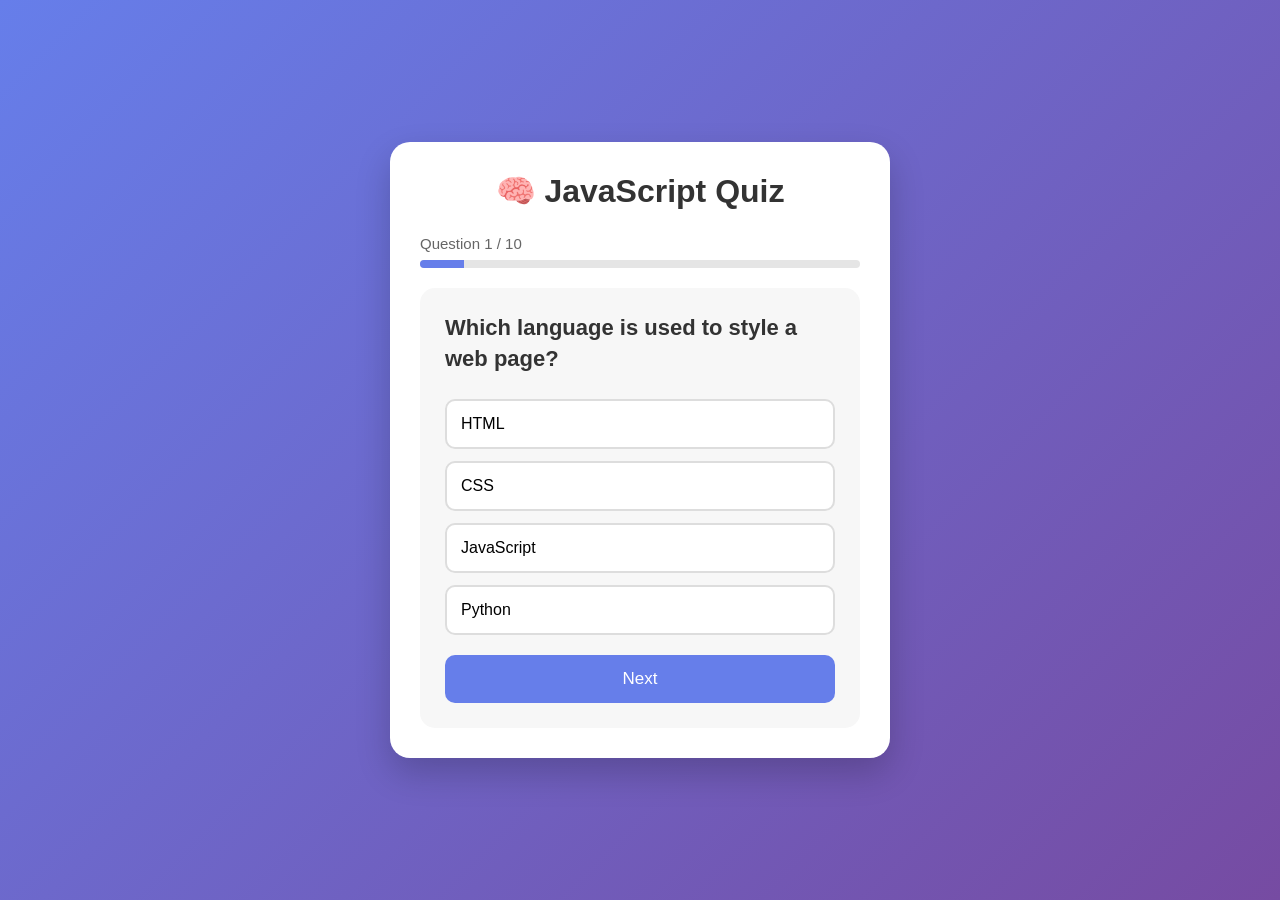
==== Quiz App/index.html @ d1c7c3c8 "Adding new project Quiz App ( html, css and basic javascript file)" ====
<!DOCTYPE html>
<html lang="en">
<head>
    <meta charset="UTF-8">
    <meta name="viewport" content="width=device-width, initial-scale=1.0">
    <title>JavaScript Quiz</title>
    <link rel="stylesheet" href="style.css">
</head>

<body>
    <div class="quiz-container">
        <h1>🧠 JavaScript Quiz</h1>

        <div class="quiz-header">
            <p id="questionNumber">Question 1 / 10</p>
            <div class="progress-bar">
                <div id="progress"></div>
            </div>
        </div>

        <div class="quiz-box">
            <h2 id="question">
                Which language is used to style a web page?
            </h2>
            <div id="options" class="options">
                <button class="option">HTML</button>
                <button class="option">CSS</button>
                <button class="option">JavaScript</button>
                <button class="option">Python</button>
            </div>
            <button id="nextBtn">Next</button>
        </div>

        <div id="result" class="result">
            <h2>🎉 Quiz Complete!</h2>
            <p>Your Score</p>
            <h3 id="score">0 / 10</h3>
            <button id="restartBtn">Restart Quiz</button>
        </div>

    </div>

    <script src="script.js"></script>

</body>
</html>
---- Quiz App/style.css ----
* {
    margin: 0;
    padding: 0;
    box-sizing: border-box;
}

body {
    font-family: Arial, sans-serif;
    min-height: 100vh;
    display: flex;
    justify-content: center;
    align-items: center;
    background: linear-gradient(135deg,#667eea,#764ba2);
}

.quiz-container {
    width: 500px;
    background: white;
    padding: 30px;
    border-radius: 20px;
    box-shadow: 0 15px 35px rgba(0, 0, 0, 0.2);
}

/* Heading */

.quiz-container h1 {
    text-align: center;
    color: #333;
    margin-bottom: 25px;
}

/* Quiz Header */

.quiz-header {
    margin-bottom: 20px;
}

#questionNumber {
    color: #666;
    margin-bottom: 8px;
    font-size: 15px;
}

.progress-bar {
    width: 100%;
    height: 8px;
    background: #e5e5e5;
    border-radius: 10px;
    overflow: hidden;
}

#progress {
    width: 10%;
    height: 100%;
    background: #667eea;
    transition: width 0.3s;
}

/* Question Box */

.quiz-box {
    background: #f7f7f7;
    padding: 25px;
    border-radius: 15px;
}

#question {
    color: #333;
    font-size: 22px;
    margin-bottom: 25px;
    line-height: 1.4;
}

/* Options */

.options {
    display: flex;
    flex-direction: column;
    gap: 12px;
}

.option {
    width: 100%;
    padding: 14px;
    border: 2px solid #ddd;
    border-radius: 10px;
    background: white;
    text-align: left;
    font-size: 16px;
    cursor: pointer;
    transition: 0.2s;
}

.option:hover {
    border-color: #667eea;
    background: #f0f2ff;
}

/* Selected option */

.option.selected {
    border-color: #667eea;
    background: #e9ecff;
}

/* Correct answer */

.option.correct {
    background: #d4edda;
    border-color: #28a745;
    color: #155724;
}

/* Wrong answer */

.option.wrong {
    background: #f8d7da;
    border-color: #dc3545;
    color: #721c24;
}

/* Next Button */

#nextBtn {
    width: 100%;
    margin-top: 20px;
    padding: 14px;
    border: none;
    border-radius: 10px;
    background: #667eea;
    color: white;
    font-size: 17px;
    cursor: pointer;
    transition: 0.2s;
}

#nextBtn:hover {
    background: #5568d9;
}

/* Result */

.result {
    display: none;
    text-align: center;
    padding: 30px 0 10px;
}

.result h2 {
    color: #333;
    margin-bottom: 15px;
}

.result p {
    color: #666;
    font-size: 18px;
}

#score {
    font-size: 40px;
    color: #667eea;
    margin: 15px 0 25px;
}

#restartBtn {
    padding: 12px 25px;
    border: none;
    border-radius: 10px;
    background: #28a745;
    color: white;
    font-size: 16px;
    cursor: pointer;
}

#restartBtn:hover {
    background: #218838;
}

/* Mobile */

/* @media (max-width: 550px) {

    .quiz-container {
        width: 90%;

        padding: 20px;
    }

    #question {
        font-size: 19px;
    }

    .quiz-box {
        padding: 18px;
    }
} */
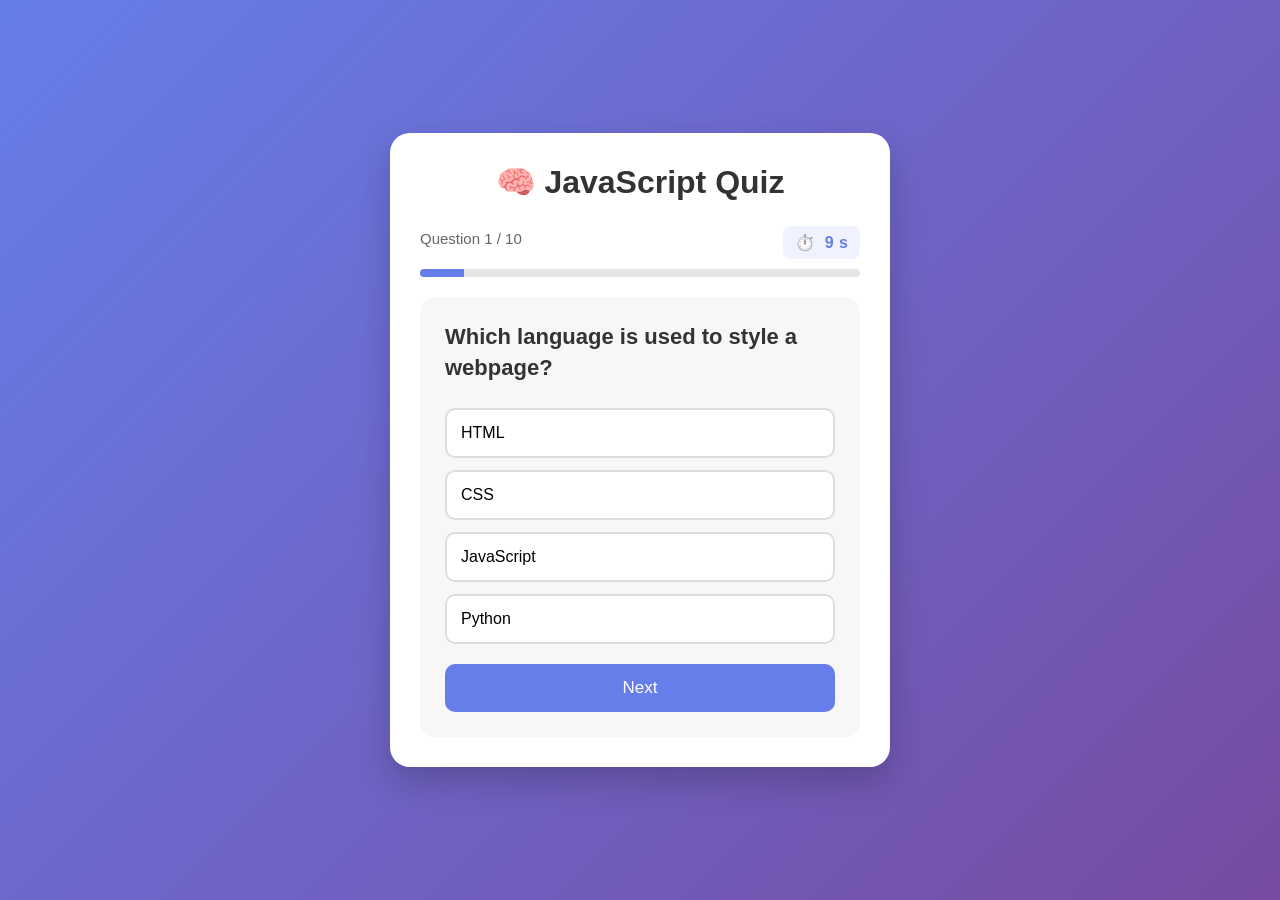
==== commit 9a44c5d2: "Adding timer to html,css and js. Adding 10 questions" ====
--- a/Quiz App/index.html
+++ b/Quiz App/index.html
@@ -1,5 +1,6 @@
 <!DOCTYPE html>
 <html lang="en">
+
 <head>
     <meta charset="UTF-8">
     <meta name="viewport" content="width=device-width, initial-scale=1.0">
@@ -12,7 +13,12 @@
         <h1>🧠 JavaScript Quiz</h1>
 
         <div class="quiz-header">
-            <p id="questionNumber">Question 1 / 10</p>
+            <div class="top-info">
+                <p id="questionNumber">Question 1 / 10</p>
+                <div class="timer">
+                    ⏱️ <span id="timer">10</span>s
+                </div>
+            </div>
             <div class="progress-bar">
                 <div id="progress"></div>
             </div>
@@ -43,4 +49,5 @@
     <script src="script.js"></script>
 
 </body>
+
 </html>
--- a/Quiz App/style.css
+++ b/Quiz App/style.css
@@ -29,6 +29,33 @@
     margin-bottom: 25px;
 }
 
+/* Question number + Timer */
+
+.top-info {
+    display: flex;
+    justify-content: space-between;
+    align-items: center;
+    margin-bottom: 10px;
+}
+
+
+/* Timer */
+
+.timer {
+    padding: 7px 12px;
+    background: #f0f2ff;
+    border-radius: 8px;
+    color: #667eea;
+    font-size: 16px;
+    font-weight: bold;
+}
+
+#timer {
+    min-width: 20px;
+    display: inline-block;
+    text-align: center;
+}
+
 /* Quiz Header */
 
 .quiz-header {
